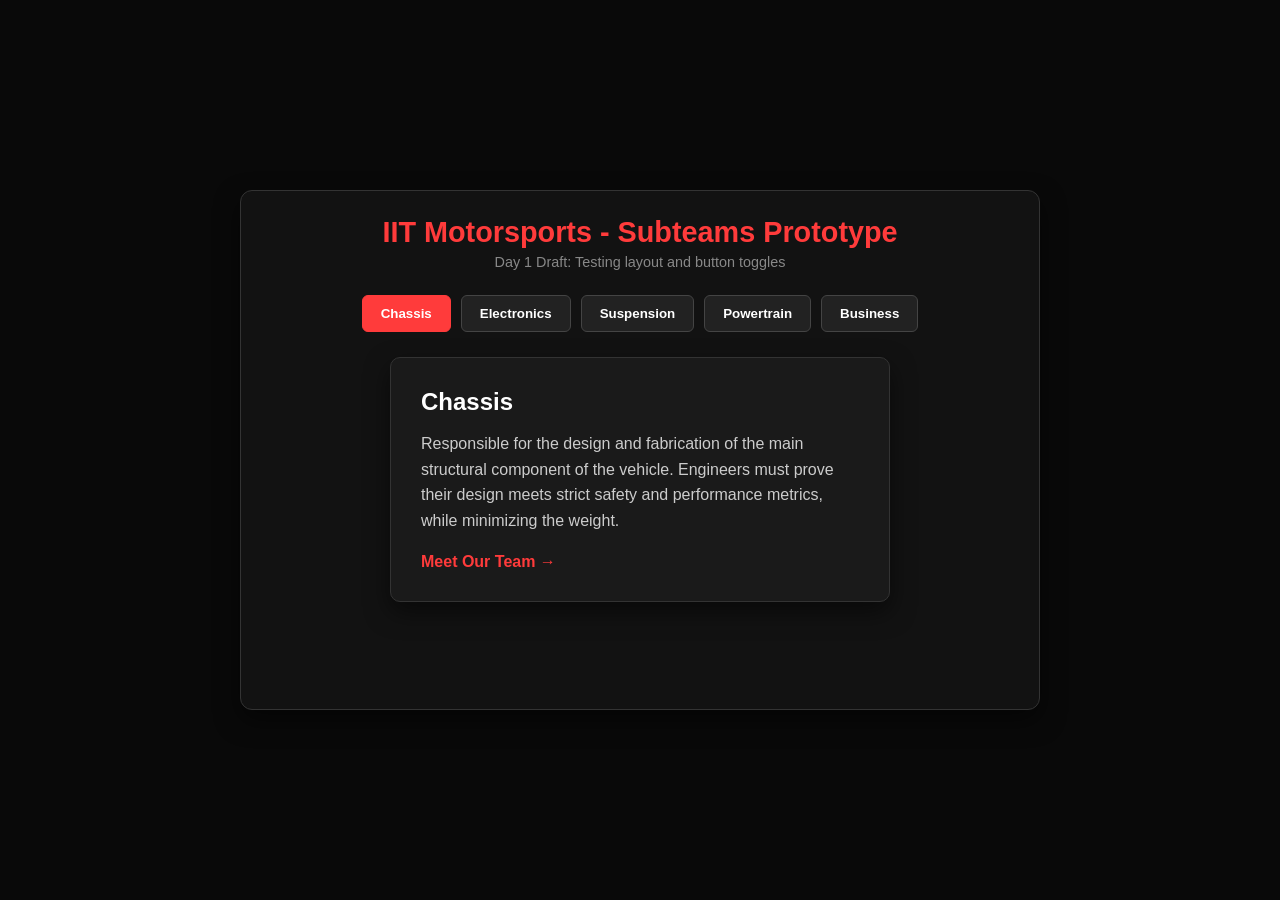
==== index.html @ b3c2a636 "Rename proto.html to index.html" ====
<!DOCTYPE html>
<html lang="en">
<head>
    <meta charset="UTF-8">
    <meta name="viewport" content="width=device-width, initial-scale=1.0">
    <title>IIT Motorsports - Prototype</title>
    <!-- basic stylesheet link  -->
    <link rel="stylesheet" href="proto.css">
</head>
<body>

    <!-- wrapper cause wordpress is weird -->
    <div class="fsae-embed-container">
        
        <header>
            <h1>IIT Motorsports - Subteams Prototype</h1>
            <p>Day 1 Draft: Testing layout and button toggles</p>
        </header>

        <!-- navigation buttons for subteams -->
        <div class="nav-container">
            <button onclick="switchTeam('chassis')" class="btn active">Chassis</button>
            <button onclick="switchTeam('electronics')" class="btn">Electronics</button>
            <button onclick="switchTeam('suspension')" class="btn">Suspension</button>
            <button onclick="switchTeam('powertrain')" class="btn">Powertrain</button>
            <button onclick="switchTeam('business')" class="btn">Business</button>
        </div>

        <!-- main display card for team info -->
        <main class="card">
            <h2 id="team-title">Chassis</h2>
            <p id="team-desc">Responsible for the design and fabrication of the main structural component of the vehicle. Engineers must prove their design meets strict safety and performance metrics, while minimizing the weight.</p>
            <a href="https://iitmotorsports.org/our-team/" id="team-link" target="_blank">Meet Our Team &rarr;</a>
        </main>

    </div>

    <!-- hook up our prototype JS script -->
    <script src="proto.js"></script>
</body>
</html>
---- proto.css ----
/* wordpress container wrapper */
.fsae-embed-container {
    position: relative;
    width: 100%;
    max-width: 800px;
    height: 520px;
    background-color: #121212;
    border: 1px solid #333;
    border-radius: 12px;
    overflow-y: auto;
    padding: 25px;
    display: flex;
    flex-direction: column;
    align-items: center;
    box-shadow: 0 10px 25px rgba(0,0,0,0.5);
    margin: 0 auto;
}

/* basic reset & dark garage vibe */
* {
    box-sizing: border-box;
    margin: 0;
    padding: 0;
}

body {
    background-color: #090909;
    color: #e0e0e0;
    font-family: Arial, sans-serif;
    display: flex;
    flex-direction: column;
    align-items: center;
    justify-content: center;
    min-height: 100vh;
    padding: 20px;
}

header {
    text-align: center;
    margin-bottom: 25px;
}

header h1 {
    color: #ff3b3b;
    font-size: 1.8rem;
    margin-bottom: 5px;
}

header p {
    font-size: 0.9rem;
    color: #888;
}

/* simple flex container for buttons */
.nav-container {
    display: flex;
    gap: 10px;
    margin-bottom: 25px;
    flex-wrap: wrap;
    justify-content: center;
}

.btn {
    background-color: #222;
    color: #fff;
    border: 1px solid #444;
    padding: 10px 18px;
    cursor: pointer;
    border-radius: 6px;
    font-weight: bold;
    transition: 0.2s;
}

.btn:hover {
    background-color: #333;
}

/* Active button state */
.btn.active {
    background-color: #ff3b3b;
    border-color: #ff3b3b;
}

/* Prototype Info Card */
.card {
    background-color: #1a1a1a;
    border: 1px solid #333;
    padding: 30px;
    border-radius: 10px;
    max-width: 500px;
    width: 100%;
    box-shadow: 0 10px 25px rgba(0,0,0,0.5);
}

.card h2 {
    margin-bottom: 15px;
    color: #fff;
}

.card p {
    line-height: 1.6;
    margin-bottom: 20px;
    color: #ccc;
}

.card a {
    color: #ff3b3b;
    text-decoration: none;
    font-weight: bold;
}

.card a:hover {
    text-decoration: underline;
}
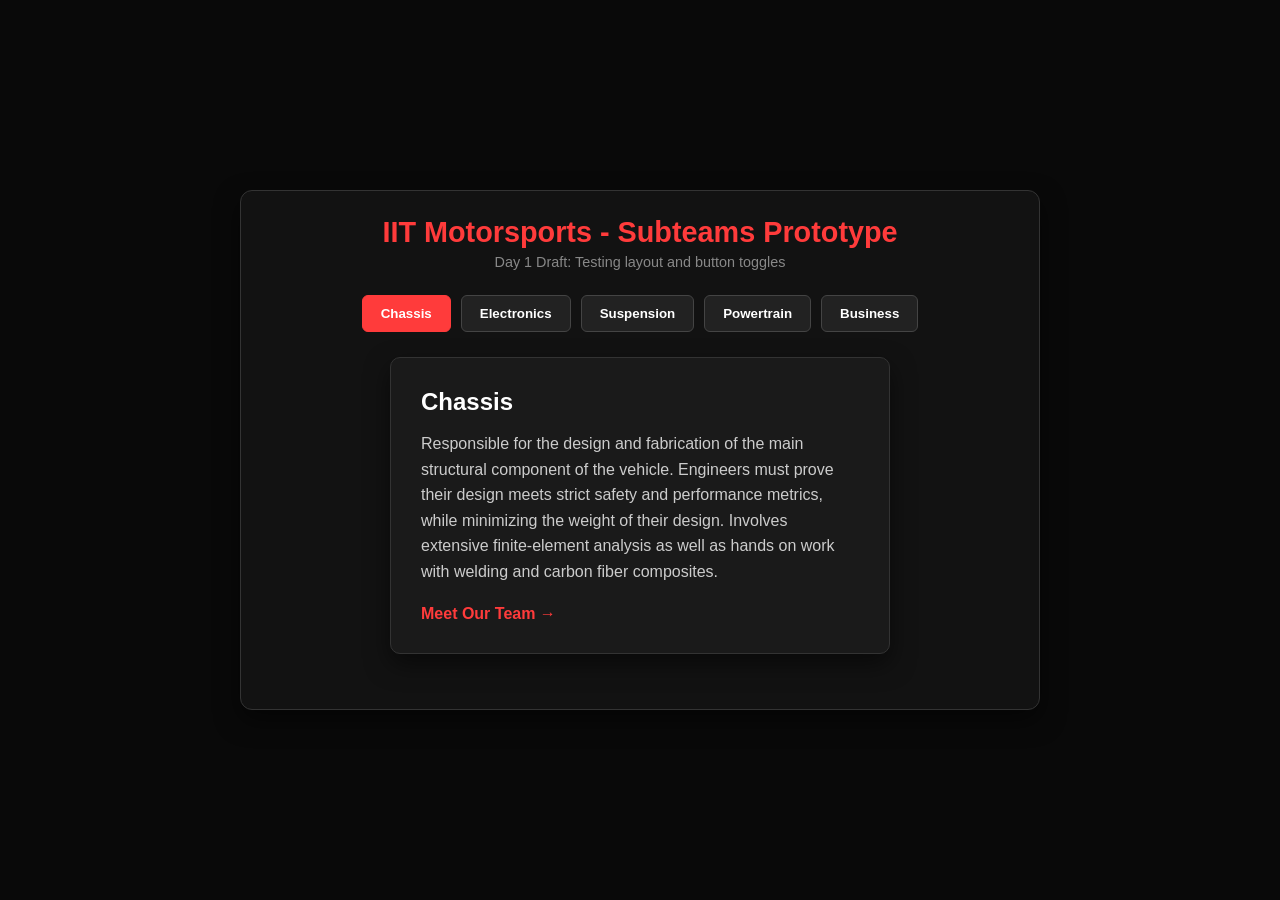
==== commit c390aa38: "Update team description with additional details Expanded team description to include finite-element " ====
--- a/index.html
+++ b/index.html
@@ -29,7 +29,7 @@
         <!-- main display card for team info -->
         <main class="card">
             <h2 id="team-title">Chassis</h2>
-            <p id="team-desc">Responsible for the design and fabrication of the main structural component of the vehicle. Engineers must prove their design meets strict safety and performance metrics, while minimizing the weight.</p>
+            <p id="team-desc">Responsible for the design and fabrication of the main structural component of the vehicle. Engineers must prove their design meets strict safety and performance metrics, while minimizing the weight of their design. Involves extensive finite-element analysis as well as hands on work with welding and carbon fiber composites.</p>
             <a href="https://iitmotorsports.org/our-team/" id="team-link" target="_blank">Meet Our Team &rarr;</a>
         </main>
 
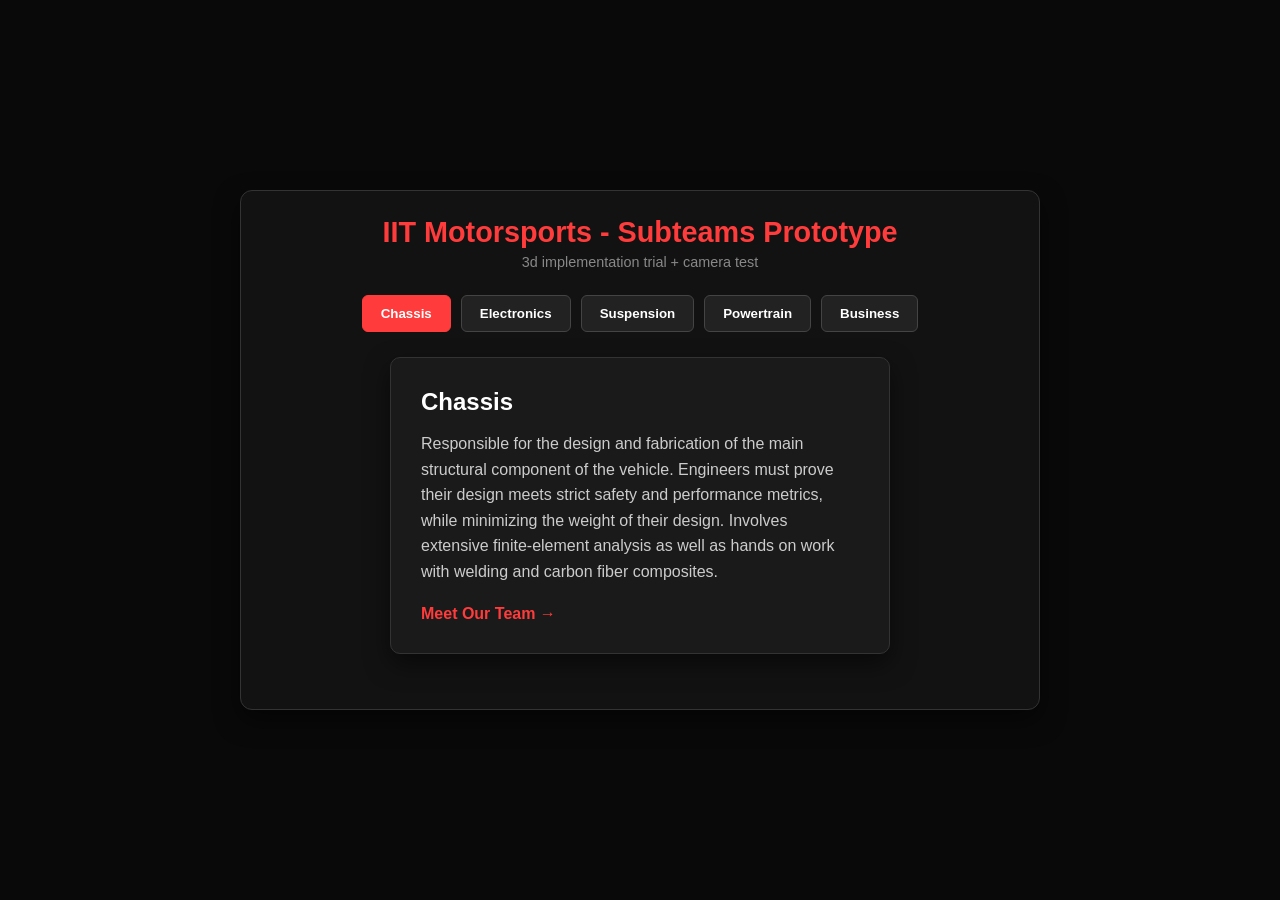
==== commit 136c242a: "three js import added" ====
--- a/index.html
+++ b/index.html
@@ -6,6 +6,14 @@
     <title>IIT Motorsports - Prototype</title>
     <!-- basic stylesheet link  -->
     <link rel="stylesheet" href="proto.css">
+    <script type="importmap">
+      {
+        "imports": {
+          "three": "https://unpkg.com/three@0.160.0/build/three.module.js",
+          "three/addons/": "https://unpkg.com/three@0.160.0/examples/jsm/"
+        }
+      }
+      </script>
 </head>
 <body>
 
@@ -14,7 +22,7 @@
         
         <header>
             <h1>IIT Motorsports - Subteams Prototype</h1>
-            <p>Day 1 Draft: Testing layout and button toggles</p>
+            <p>3d implementation trial + camera test</p>
         </header>
 
         <!-- navigation buttons for subteams -->
@@ -26,6 +34,13 @@
             <button onclick="switchTeam('business')" class="btn">Business</button>
         </div>
 
+        <!-- side by side layout -->
+         <div class="viewer-layout">
+            <!-- threejs viewer -->
+            <div id="webgl-container"></div>
+         </div>
+
+
         <!-- main display card for team info -->
         <main class="card">
             <h2 id="team-title">Chassis</h2>
@@ -36,6 +51,6 @@
     </div>
 
     <!-- hook up our prototype JS script -->
-    <script src="proto.js"></script>
+    <script type="module" src="proto.js"></script>
 </body>
-</html>
+</html>
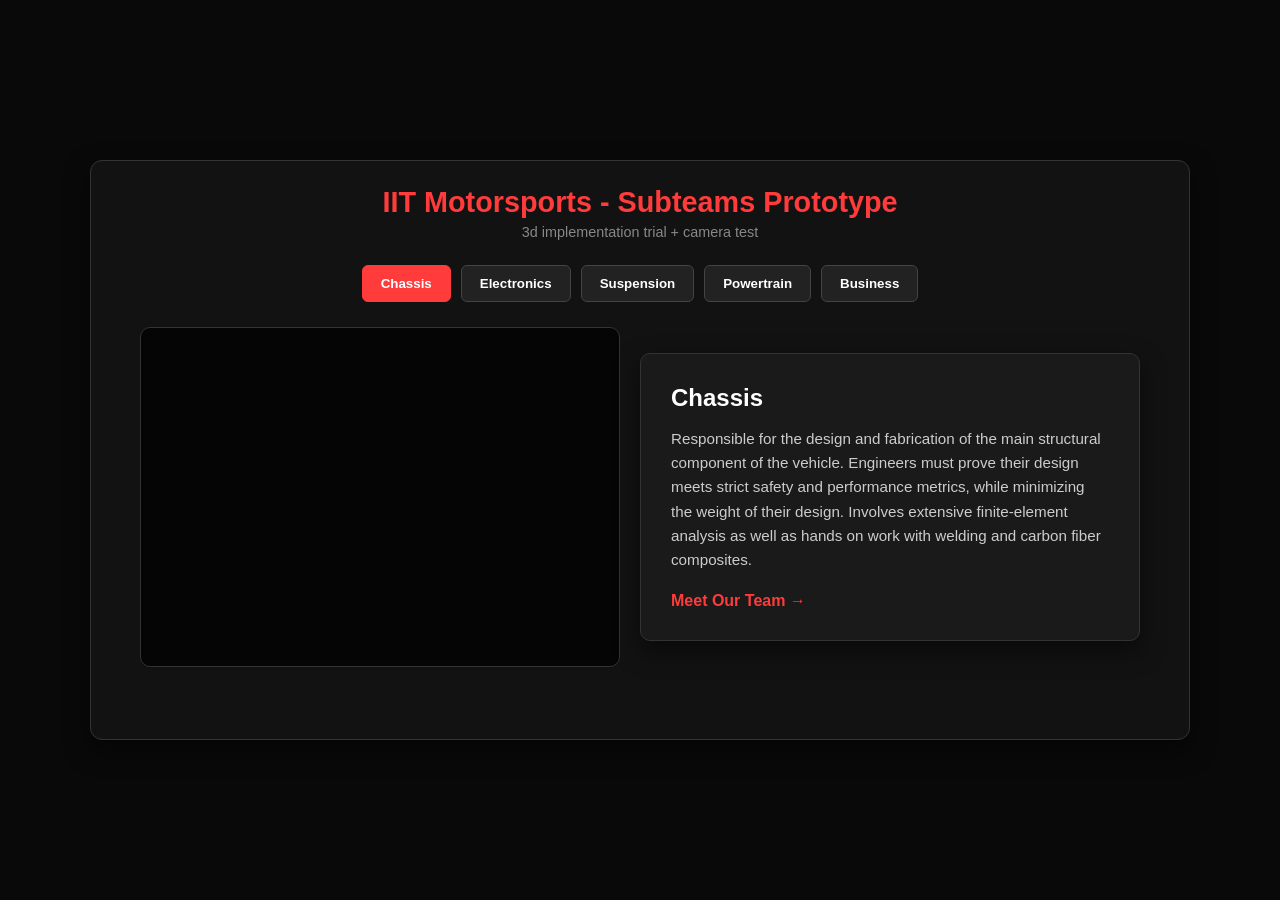
==== commit d63b94cb: "Update index.html" ====
--- a/index.html
+++ b/index.html
@@ -27,18 +27,18 @@
 
         <!-- navigation buttons for subteams -->
         <div class="nav-container">
-            <button onclick="switchTeam('chassis')" class="btn active">Chassis</button>
-            <button onclick="switchTeam('electronics')" class="btn">Electronics</button>
-            <button onclick="switchTeam('suspension')" class="btn">Suspension</button>
-            <button onclick="switchTeam('powertrain')" class="btn">Powertrain</button>
-            <button onclick="switchTeam('business')" class="btn">Business</button>
+            <button onclick="switchTeam('chassis', event)" class="btn active">Chassis</button>
+            <button onclick="switchTeam('electronics', event)" class="btn">Electronics</button>
+            <button onclick="switchTeam('suspension', event)" class="btn">Suspension</button>
+            <button onclick="switchTeam('powertrain', event)" class="btn">Powertrain</button>
+            <button onclick="switchTeam('business', event)" class="btn">Business</button>
         </div>
 
         <!-- side by side layout -->
          <div class="viewer-layout">
             <!-- threejs viewer -->
             <div id="webgl-container"></div>
-         </div>
+         
 
 
         <!-- main display card for team info -->
@@ -49,8 +49,9 @@
         </main>
 
     </div>
+</div>
 
     <!-- hook up our prototype JS script -->
-    <script type="module" src="proto.js"></script>
+    <script type=src="proto.js"></script>
 </body>
 </html>
--- a/proto.css
+++ b/proto.css
@@ -1,26 +1,9 @@
-/* wordpress container wrapper */
-.fsae-embed-container {
-    position: relative;
-    width: 100%;
-    max-width: 800px;
-    height: 520px;
-    background-color: #121212;
-    border: 1px solid #333;
-    border-radius: 12px;
-    overflow-y: auto;
-    padding: 25px;
-    display: flex;
-    flex-direction: column;
-    align-items: center;
-    box-shadow: 0 10px 25px rgba(0,0,0,0.5);
-    margin: 0 auto;
-}
-
 /* basic reset & dark garage vibe */
 * {
     box-sizing: border-box;
     margin: 0;
     padding: 0;
+
 }
 
 body {
@@ -33,7 +16,29 @@
     justify-content: center;
     min-height: 100vh;
     padding: 20px;
+
 }
+
+/* wordpress container wrapper */
+.fsae-embed-container {
+    position: relative;
+    width: 100%;
+    max-width: 1100px;
+    height: auto;
+    min-height: 580px;
+    background-color: #121212;
+    border: 1px solid #333;
+    border-radius: 12px;
+    overflow: hidden;
+    padding: 25px;
+    display: flex;
+    flex-direction: column;
+    align-items: center;
+    box-shadow: 0 10px 25px rgba(0,0,0,0.5);
+    margin: 0 auto;
+}
+
+
 
 header {
     text-align: center;
@@ -75,13 +80,33 @@
     background-color: #333;
 }
 
-/* Active button state */
+/* active button state */
 .btn.active {
     background-color: #ff3b3b;
     border-color: #ff3b3b;
 }
 
-/* Prototype Info Card */
+/*side by side*/
+.viewer-layout {
+    display: flex;
+    gap: 20px;
+    width: 100%;
+    justify-content: center;
+    align-items: center;
+    flex-wrap: wrap;
+}
+
+/* 3D viewport box */
+#webgl-container {
+    width: 480px;
+    height: 340px;
+    background-color: #050505;
+    border: 1px solid #333;
+    border-radius: 10px;
+    overflow: hidden;
+}
+
+/*  info Card */
 .card {
     background-color: #1a1a1a;
     border: 1px solid #333;
@@ -101,6 +126,7 @@
     line-height: 1.6;
     margin-bottom: 20px;
     color: #ccc;
+    font-size: 0.95rem;
 }
 
 .card a {
